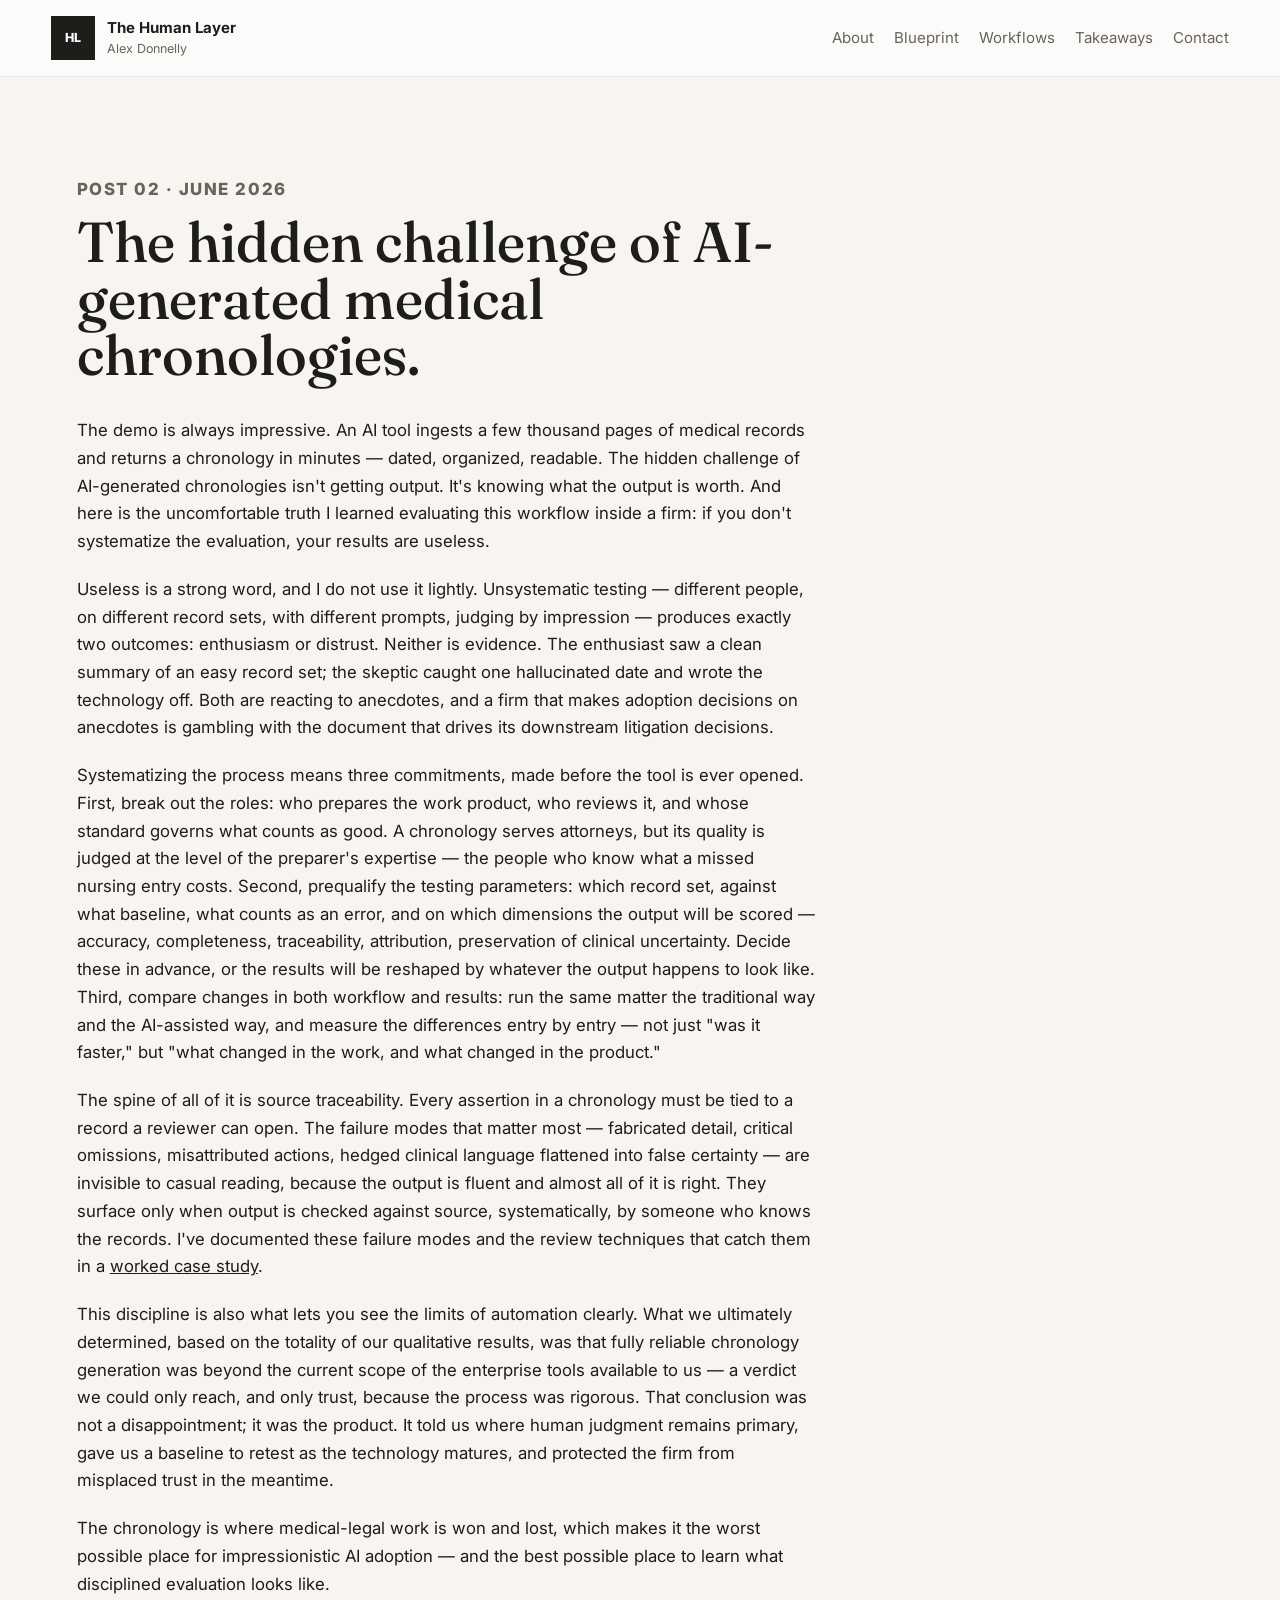
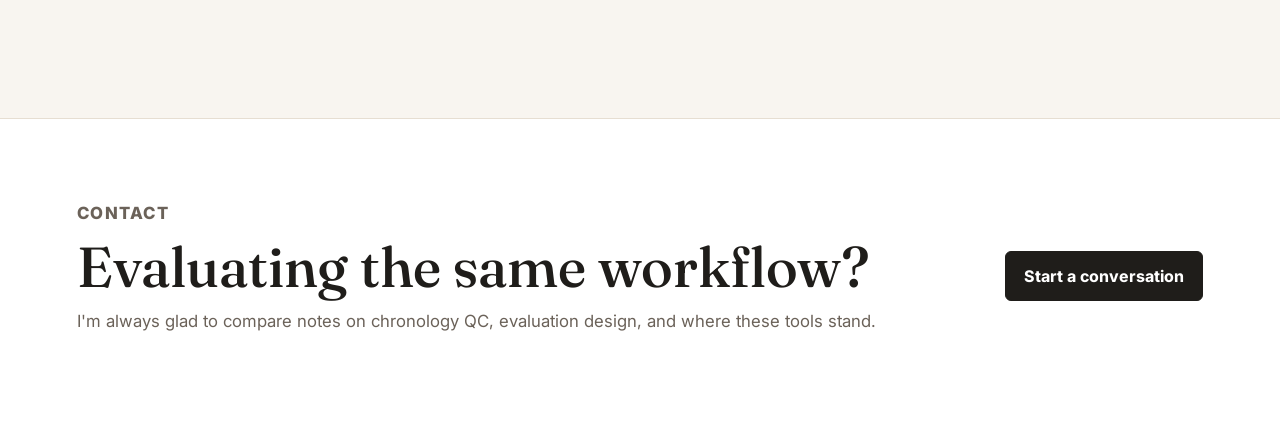
==== chronology-challenge.html @ 1ed0007a "Add files via upload" ====
<!doctype html>
<html lang="en">
  <head>
    <!-- Google tag (gtag.js) -->
    <script async src="https://www.googletagmanager.com/gtag/js?id=G-5SEJFHV82K"></script>
    <script>
      window.dataLayer = window.dataLayer || [];
      function gtag(){dataLayer.push(arguments);}
      gtag('js', new Date());
      gtag('config', 'G-5SEJFHV82K');
    </script>
    <meta charset="utf-8">
    <meta name="viewport" content="width=device-width, initial-scale=1">
    <title>The Hidden Challenge of AI-Generated Medical Chronologies | Alex Donnelly</title>
    <meta
      name="description"
      content="Why unsystematic testing of AI-generated medical chronologies produces useless results — and what disciplined evaluation requires: defined roles, prequalified parameters, and before/after comparison."
    >
    <link rel="icon" href="favicon.svg" type="image/svg+xml">
    <link rel="icon" href="favicon.png" sizes="48x48">
    <link rel="apple-touch-icon" href="apple-touch-icon.png">
    <link rel="preconnect" href="https://fonts.googleapis.com">
    <link rel="preconnect" href="https://fonts.gstatic.com" crossorigin>
    <link href="https://fonts.googleapis.com/css2?family=Fraunces:opsz,wght@9..144,400;9..144,500;9..144,600&family=Inter:wght@400;500;600;700;800&display=swap" rel="stylesheet">
    <link rel="stylesheet" href="styles.css">
  </head>
  <body>
    <header class="site-header">
      <a class="brand" href="index.html" aria-label="The Human Layer home">
        <span class="brand-mark" aria-hidden="true">HL</span>
        <span>
          <strong>The Human Layer</strong>
          <small>Alex Donnelly</small>
        </span>
      </a>

      <nav class="nav" aria-label="Primary navigation">
        <a href="index.html#about">About</a>
        <a href="index.html#blueprint">Blueprint</a>
        <a href="index.html#workflows">Workflows</a>
        <a href="index.html#takeaways">Takeaways</a>
        <a href="index.html#contact">Contact</a>
      </nav>
    </header>

    <main id="top">
      <section class="section">
        <div class="section-heading">
          <p class="eyebrow">Post 02 &middot; June 2026</p>
          <h2>The hidden challenge of AI-generated medical chronologies.</h2>
        </div>

        <div class="post-body">
          <p>
            The demo is always impressive. An AI tool ingests a few thousand pages of medical records
            and returns a chronology in minutes — dated, organized, readable. The hidden challenge of
            AI-generated chronologies isn't getting output. It's knowing what the output is worth. And
            here is the uncomfortable truth I learned evaluating this workflow inside a firm: if you
            don't systematize the evaluation, your results are useless.
          </p>
          <p>
            Useless is a strong word, and I do not use it lightly. Unsystematic testing — different people, on
            different record sets, with different prompts, judging by impression — produces exactly two
            outcomes: enthusiasm or distrust. Neither is evidence. The enthusiast saw a clean summary of
            an easy record set; the skeptic caught one hallucinated date and wrote the technology off.
            Both are reacting to anecdotes, and a firm that makes adoption decisions on anecdotes is
            gambling with the document that drives its downstream litigation decisions.
          </p>
          <p>
            Systematizing the process means three commitments, made before the tool is ever opened.
            First, break out the roles: who prepares the work product, who reviews it, and whose
            standard governs what counts as good. A chronology serves attorneys, but its quality is
            judged at the level of the preparer's expertise — the people who know what a missed nursing
            entry costs. Second, prequalify the testing parameters: which record set, against what
            baseline, what counts as an error, and on which dimensions the output will be scored —
            accuracy, completeness, traceability, attribution, preservation of clinical uncertainty.
            Decide these in advance, or the results will be reshaped by whatever the output happens to
            look like. Third, compare changes in both workflow and results: run the same matter the
            traditional way and the AI-assisted way, and measure the differences entry by entry — not
            just "was it faster," but "what changed in the work, and what changed in the product."
          </p>
          <p>
            The spine of all of it is source traceability. Every assertion in a chronology must be
            tied to a record a reviewer can open. The failure modes that matter most — fabricated
            detail, critical omissions, misattributed actions, hedged clinical language flattened into
            false certainty — are invisible to casual reading, because the output is fluent and almost
            all of it is right. They surface only when output is checked against source,
            systematically, by someone who knows the records. I've documented these failure modes and
            the review techniques that catch them in a
            <a href="evaluation.html">worked case study</a>.
          </p>
          <p>
            This discipline is also what lets you see the limits of automation clearly. What we
            ultimately determined, based on the totality of our qualitative results, was that fully
            reliable chronology generation was beyond the current scope of the enterprise tools
            available to us — a verdict we could only reach, and only trust, because the process was
            rigorous. That conclusion was not a disappointment; it was the product. It told us where
            human judgment remains primary, gave us a baseline to retest as the technology matures, and
            protected the firm from misplaced trust in the meantime.
          </p>
          <p>
            The chronology is where medical-legal work is won and lost, which makes it the worst
            possible place for impressionistic AI adoption — and the best possible place to learn what
            disciplined evaluation looks like.
          </p>
        </div>
      </section>

      <section class="contact-section">
        <div>
          <p class="eyebrow">Contact</p>
          <h2>Evaluating the same workflow?</h2>
          <p>
            I'm always glad to compare notes on chronology QC, evaluation design, and where these tools
            stand.
          </p>
        </div>
        <a class="button primary" href="mailto:a.james.donnelly@gmail.com">Start a conversation</a>
      </section>
    </main>
  </body>
</html>
---- styles.css ----
:root {
  color-scheme: light;
  --ink: #1f1d1a;
  --muted: #6b6259;
  --line: #e6ded2;
  --paper: #f8f5f0;
  --soft: #f0eae0;
  --blue: #8a5a34;
  --green: #5f6b4f;
  --gold: #a36a2e;
  --rust: #9a5638;
  --white: #ffffff;
  --shadow: 0 24px 70px rgba(31, 29, 26, 0.12);
}

* {
  box-sizing: border-box;
}

html {
  scroll-behavior: smooth;
}

body {
  margin: 0;
  background: var(--paper);
  color: var(--ink);
  font-family:
    Inter, ui-sans-serif, system-ui, -apple-system, BlinkMacSystemFont, "Segoe UI", sans-serif;
  line-height: 1.5;
}

a {
  color: inherit;
}

.site-header {
  position: sticky;
  top: 0;
  z-index: 10;
  display: flex;
  align-items: center;
  justify-content: space-between;
  gap: 24px;
  padding: 16px clamp(18px, 4vw, 56px);
  border-bottom: 1px solid rgba(217, 225, 229, 0.75);
  background: rgba(251, 252, 250, 0.91);
  backdrop-filter: blur(16px);
}

.brand {
  display: inline-flex;
  align-items: center;
  gap: 12px;
  min-width: 230px;
  text-decoration: none;
}

.brand-mark {
  display: grid;
  width: 44px;
  height: 44px;
  place-items: center;
  border: 1px solid var(--ink);
  background: var(--ink);
  color: var(--white);
  font-size: 0.78rem;
  font-weight: 800;
}

.brand strong,
.brand small {
  display: block;
}

.brand strong {
  font-size: 0.94rem;
}

.brand small {
  color: var(--muted);
  font-size: 0.78rem;
}

.nav {
  display: flex;
  flex-wrap: wrap;
  justify-content: flex-end;
  gap: 8px 20px;
  color: var(--muted);
  font-size: 0.94rem;
}

.nav a {
  text-decoration: none;
}

.nav a:hover {
  color: var(--ink);
}

.hero {
  display: grid;
  grid-template-columns: minmax(0, 1.25fr) minmax(300px, 0.7fr);
  gap: clamp(28px, 5vw, 64px);
  align-items: center;
  min-height: calc(84svh - 78px);
  padding: clamp(30px, 4vw, 52px) clamp(18px, 6vw, 80px) clamp(22px, 3vw, 38px);
  border-bottom: 1px solid var(--line);
}

.eyebrow {
  margin: 0 0 12px;
  color: var(--rust);
  font-size: 0.78rem;
  font-weight: 800;
  letter-spacing: 0.09em;
  text-transform: uppercase;
}

h1,
h2,
h3,
h4,
p {
  margin-top: 0;
}

h1 {
  max-width: 910px;
  margin-bottom: 18px;
  font-family: "Fraunces", Georgia, "Times New Roman", serif;
  font-size: clamp(2.7rem, 4vw, 4.35rem);
  font-weight: 500;
  letter-spacing: 0;
  line-height: 1;
}

.lede {
  max-width: 760px;
  color: var(--muted);
  font-size: clamp(1.04rem, 1.55vw, 1.22rem);
}

.hero-actions {
  display: flex;
  flex-wrap: wrap;
  gap: 12px;
  margin-top: 26px;
}

.button {
  display: inline-flex;
  align-items: center;
  justify-content: center;
  min-height: 44px;
  padding: 12px 18px;
  border: 1px solid var(--ink);
  border-radius: 6px;
  font-weight: 750;
  text-decoration: none;
}

.button.primary {
  background: var(--ink);
  color: var(--white);
}

.button.secondary {
  background: transparent;
}

.systems-panel {
  border: 1px solid var(--line);
  border-radius: 8px;
  background:
    linear-gradient(135deg, rgba(31, 29, 26, 0.06), transparent 34%),
    linear-gradient(315deg, rgba(154, 86, 56, 0.10), transparent 40%),
    var(--white);
  box-shadow: var(--shadow);
  overflow: hidden;
}

.panel-head,
.legend {
  display: flex;
  align-items: center;
  justify-content: space-between;
  gap: 16px;
  padding: 16px;
  color: var(--muted);
  font-size: 0.84rem;
}

.panel-head {
  border-bottom: 1px solid var(--line);
}

.status-dot {
  color: var(--green);
  font-weight: 800;
}

.workflow-grid {
  display: grid;
  grid-template-columns: repeat(2, minmax(0, 1fr));
  gap: 12px;
  padding: 18px;
}

.workflow-node {
  position: relative;
  display: grid;
  min-height: 76px;
  place-items: center;
  border: 1px solid var(--line);
  border-radius: 8px;
  background: rgba(255, 255, 255, 0.82);
  font-weight: 800;
}

.workflow-node::after {
  content: "";
  position: absolute;
  right: -7px;
  bottom: -7px;
  width: 18px;
  height: 18px;
  border-radius: 50%;
  background: var(--blue);
}

.workflow-node.human::after {
  background: var(--gold);
}

.legend {
  border-top: 1px solid var(--line);
}

.legend span {
  display: inline-flex;
  align-items: center;
  gap: 8px;
}

.legend i {
  width: 10px;
  height: 10px;
  border-radius: 50%;
}

.human-key {
  background: var(--gold);
}

.ai-key {
  background: var(--blue);
}

.thesis-band {
  padding: 28px clamp(18px, 6vw, 80px);
  background: var(--ink);
  color: var(--white);
}

.thesis-band p {
  max-width: 1180px;
  margin: 0 auto;
  font-family: "Fraunces", Georgia, "Times New Roman", serif;
  font-size: clamp(1.35rem, 2.6vw, 2.35rem);
  line-height: 1.18;
}

.section {
  padding: clamp(58px, 8vw, 100px) clamp(18px, 6vw, 80px);
}

.section.muted {
  background: var(--soft);
  border-block: 1px solid var(--line);
}

.section-heading {
  max-width: 820px;
  margin-bottom: 34px;
}

.section-heading h2,
.contact-section h2 {
  margin-bottom: 14px;
  font-family: "Fraunces", Georgia, "Times New Roman", serif;
  font-size: clamp(2rem, 4.4vw, 4.2rem);
  font-weight: 500;
  line-height: 1;
}

.section-heading p,
.contact-section p {
  color: var(--muted);
  font-size: 1.05rem;
}

.blueprint-layout {
  display: grid;
  grid-template-columns: minmax(280px, 0.72fr) minmax(0, 1.28fr);
  gap: 18px;
}

.blueprint-stage,
.project-card,
.project-preview,
.writing-list article {
  border: 1px solid var(--line);
  border-radius: 8px;
  background: var(--white);
}

.blueprint-stage {
  padding: 22px;
}

.blueprint-stage.emphasized {
  background: #f8faf7;
}

.stage-header {
  margin-bottom: 22px;
}

.stage-header h3 {
  margin-bottom: 4px;
  font-size: 1.24rem;
}

.stage-header p {
  color: var(--muted);
}

.timeline {
  display: grid;
  gap: 12px;
  margin: 0;
  padding: 0;
  list-style: none;
  counter-reset: workflow;
}

.timeline li {
  counter-increment: workflow;
  display: grid;
  grid-template-columns: 34px 1fr;
  gap: 10px;
  align-items: center;
  color: var(--muted);
}

.timeline li::before {
  content: counter(workflow, decimal-leading-zero);
  display: grid;
  width: 34px;
  height: 34px;
  place-items: center;
  border: 1px solid var(--line);
  border-radius: 50%;
  color: var(--ink);
  font-size: 0.72rem;
  font-weight: 850;
}

.enablement-cards,
.project-grid,
.writing-list {
  display: grid;
  grid-template-columns: repeat(2, minmax(0, 1fr));
  gap: 14px;
}

.enablement-cards article {
  min-height: 170px;
  padding: 18px;
  border: 1px solid var(--line);
  border-radius: 8px;
  background: var(--white);
}

.enablement-cards span,
.writing-list span {
  color: var(--rust);
  font-size: 0.76rem;
  font-weight: 850;
}

.enablement-cards h4,
.writing-list h3,
.project-card h3 {
  margin: 8px 0 8px;
  line-height: 1.16;
}

.enablement-cards p,
.writing-list p,
.project-card p,
.project-preview p {
  color: var(--muted);
}

.project-grid {
  grid-template-columns: repeat(3, minmax(0, 1fr));
}

.project-card {
  display: flex;
  min-height: 250px;
  flex-direction: column;
  padding: 22px;
}

.text-button {
  align-self: flex-start;
  margin-top: auto;
  padding: 0;
  border: 0;
  background: none;
  color: var(--blue);
  cursor: pointer;
  font: inherit;
  font-weight: 850;
}

.text-button:hover {
  text-decoration: underline;
}

.project-preview {
  margin-top: 16px;
  padding: 22px;
}

.project-preview strong {
  display: block;
  margin-bottom: 8px;
}

.writing-list article {
  padding: 22px;
}

.writing-list {
  grid-template-columns: repeat(2, minmax(0, 1fr));
}

.contact-section {
  display: grid;
  grid-template-columns: minmax(0, 1fr) auto;
  gap: 24px;
  align-items: center;
  padding: clamp(48px, 7vw, 82px) clamp(18px, 6vw, 80px);
  background: var(--white);
  border-top: 1px solid var(--line);
}

.contact-section > div {
  max-width: 850px;
}

@media (max-width: 920px) {
  .site-header,
  .contact-section {
    align-items: flex-start;
    flex-direction: column;
  }

  .hero,
  .blueprint-layout,
  .project-grid,
  .writing-list {
    grid-template-columns: 1fr;
  }

  .hero {
    min-height: auto;
  }

  .contact-section {
    display: flex;
  }
}

@media (max-width: 620px) {
  .site-header {
    position: static;
  }

  .brand {
    min-width: 0;
  }

  .nav {
    justify-content: flex-start;
  }

  .enablement-cards {
    grid-template-columns: 1fr;
  }

  .systems-panel {
    display: none;
  }

  .hero {
    padding-top: 32px;
    padding-bottom: 28px;
  }

  h1 {
    font-size: clamp(2.35rem, 11vw, 3rem);
    line-height: 1.03;
  }

  .panel-head,
  .legend {
    align-items: flex-start;
    flex-direction: column;
  }
}

.about-layout {
  display: grid;
  grid-template-columns: 280px 1fr;
  gap: 2.5rem;
  align-items: start;
}

.about-photo {
  width: 100%;
  height: auto;
  border-radius: 14px;
  box-shadow: var(--shadow);
  border: 1px solid var(--line);
}

.about-copy {
  margin: 0;
}

@media (max-width: 920px) {
  .about-layout {
    grid-template-columns: 1fr;
  }

  .about-photo {
    max-width: 240px;
  }
}

/* ===== Evaluation case study ===== */
.records-list,
.findings-list {
  display: grid;
  gap: 14px;
  max-width: 880px;
}

.record {
  padding: 16px 20px;
  border: 1px solid var(--line);
  border-radius: 8px;
  background: var(--white);
}

.record header {
  display: flex;
  align-items: baseline;
  gap: 10px;
  margin-bottom: 6px;
  color: var(--muted);
  font-size: 0.85rem;
  font-weight: 700;
}

.record-id {
  display: inline-grid;
  min-width: 34px;
  padding: 2px 6px;
  place-items: center;
  border-radius: 6px;
  background: var(--ink);
  color: var(--white);
  font-size: 0.74rem;
  font-weight: 850;
}

.record p {
  margin: 0;
  font-family: "Fraunces", Georgia, "Times New Roman", serif;
  font-size: 0.98rem;
}

.ai-chronology {
  display: grid;
  gap: 12px;
  max-width: 880px;
  margin: 0;
  padding: 0;
  list-style: none;
}

.ai-chronology li {
  position: relative;
  padding: 14px 18px;
  border: 1px solid var(--rust);
  border-left-width: 5px;
  border-radius: 8px;
  background: #fdf6f3;
}

.ai-chronology li.ok {
  border-color: var(--line);
  border-left-color: var(--green);
  background: var(--white);
}

.chrono-date {
  color: var(--muted);
  font-size: 0.8rem;
  font-weight: 850;
  letter-spacing: 0.04em;
  text-transform: uppercase;
}

.ai-chronology .flag {
  position: absolute;
  top: 12px;
  right: 14px;
  color: var(--rust);
  font-size: 0.8rem;
  font-weight: 850;
}

.ai-chronology p {
  margin: 6px 0 0;
}

.finding {
  padding: 20px 22px;
  border: 1px solid var(--line);
  border-radius: 8px;
  background: var(--white);
}

.finding h3 {
  display: flex;
  align-items: center;
  gap: 10px;
  margin-bottom: 10px;
}

.finding h3 span {
  display: inline-grid;
  min-width: 36px;
  padding: 3px 8px;
  place-items: center;
  border-radius: 6px;
  background: var(--rust);
  color: var(--white);
  font-size: 0.78rem;
  font-weight: 850;
}

.finding .vs {
  padding: 10px 14px;
  border-left: 3px solid var(--line);
  background: var(--soft);
  border-radius: 0 6px 6px 0;
  font-size: 0.95rem;
}

.finding .catch {
  margin-bottom: 0;
  color: var(--blue);
}

.rubric {
  width: 100%;
  max-width: 880px;
  border-collapse: collapse;
  background: var(--white);
}

.rubric th,
.rubric td {
  padding: 12px 14px;
  border: 1px solid var(--line);
  text-align: left;
}

.rubric th {
  background: var(--soft);
  font-size: 0.85rem;
  letter-spacing: 0.04em;
  text-transform: uppercase;
}

.rubric td:last-child {
  font-weight: 850;
  white-space: nowrap;
}

a.text-button {
  text-decoration: none;
}

a.text-button:hover {
  text-decoration: underline;
}

.post-body {
  max-width: 740px;
}

.post-body p {
  margin-bottom: 1.2em;
  font-size: 1.05rem;
  line-height: 1.65;
}

.writing-list h3 a {
  text-decoration: none;
}

.writing-list h3 a:hover {
  text-decoration: underline;
}

/* Hero stack diagram: The Human Layer */
.stack {
  display: grid;
  gap: 6px;
  padding: 22px;
}

.stack-layer {
  display: grid;
  gap: 2px;
  padding: 16px 18px;
  border: 1px solid var(--line);
  border-radius: 8px;
  background: rgba(255, 255, 255, 0.85);
  text-align: center;
}

.stack-layer strong {
  font-size: 1.02rem;
}

.stack-layer span {
  color: var(--muted);
  font-size: 0.82rem;
}

.stack-layer.human-layer {
  border-color: var(--ink);
  background: var(--ink);
  box-shadow: var(--shadow);
}

.stack-layer.human-layer strong {
  color: var(--white);
  font-family: "Fraunces", Georgia, "Times New Roman", serif;
  font-size: 1.18rem;
  font-weight: 500;
}

.stack-layer.human-layer span {
  color: rgba(251, 252, 250, 0.75);
}

.stack-flow {
  color: var(--gold);
  font-size: 0.6rem;
  letter-spacing: 0.4em;
  text-align: center;
}

.project-grid.single {
  grid-template-columns: 1fr;
  max-width: 780px;
}

.project-grid.single .project-card {
  min-height: 0;
  gap: 6px;
}

.blueprint-cta {
  max-width: 780px;
}

.blueprint-cta a {
  color: var(--blue);
  font-weight: 750;
}

/* Workflow inventory table: balance column widths */
.rubric.inventory {
  table-layout: fixed;
}

.rubric.inventory th:nth-child(1) { width: 16%; }
.rubric.inventory th:nth-child(2) { width: 32%; }
.rubric.inventory th:nth-child(3) { width: 27%; }
.rubric.inventory th:nth-child(4) { width: 25%; }

.rubric.inventory td:last-child {
  font-weight: 400;
  white-space: normal;
}
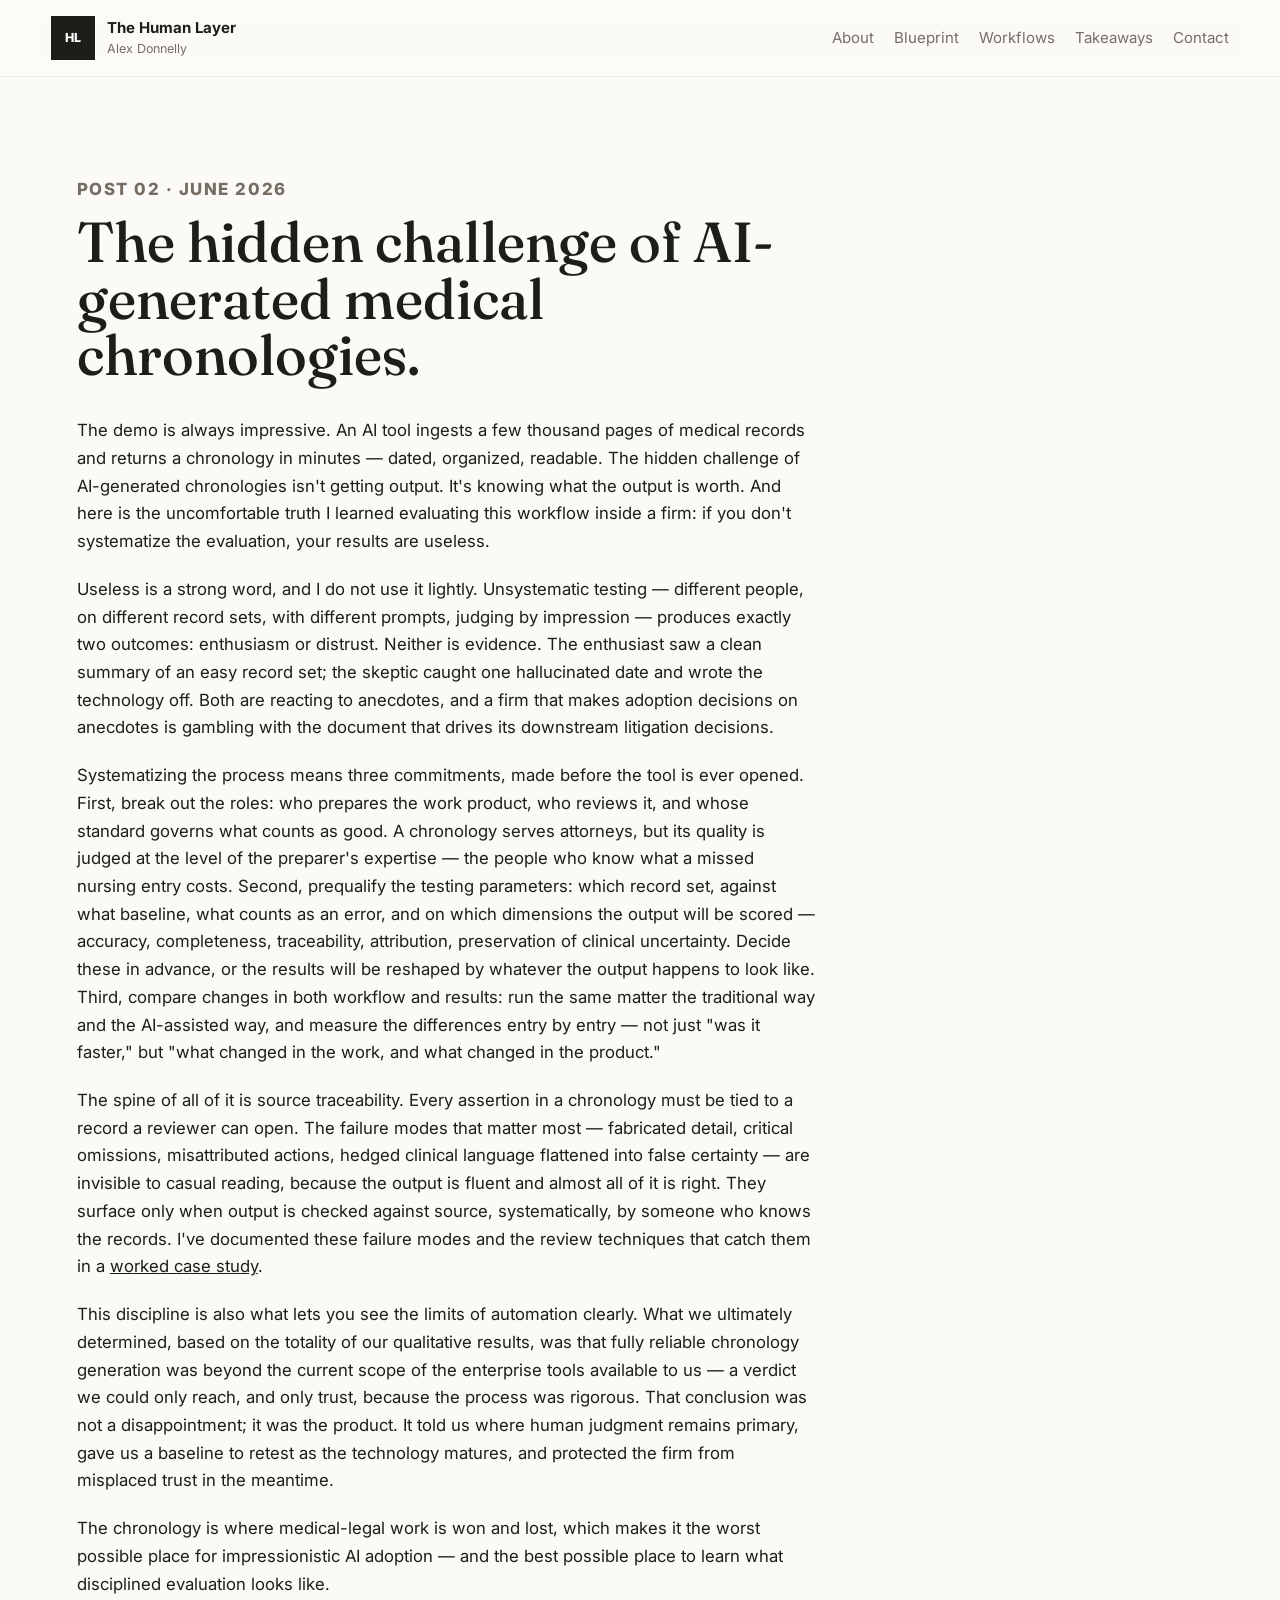
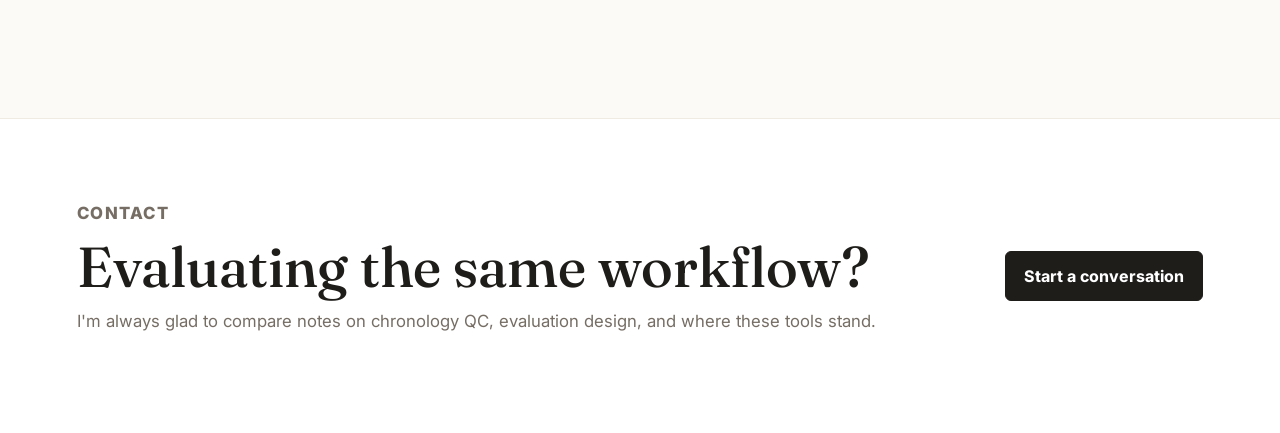
==== commit fe24819b: "Add files via upload" ====
--- a/chronology-challenge.html
+++ b/chronology-challenge.html
@@ -22,7 +22,7 @@
     <link rel="preconnect" href="https://fonts.googleapis.com">
     <link rel="preconnect" href="https://fonts.gstatic.com" crossorigin>
     <link href="https://fonts.googleapis.com/css2?family=Fraunces:opsz,wght@9..144,400;9..144,500;9..144,600&family=Inter:wght@400;500;600;700;800&display=swap" rel="stylesheet">
-    <link rel="stylesheet" href="styles.css">
+    <link rel="stylesheet" href="styles.css?v=4">
   </head>
   <body>
     <header class="site-header">
--- a/styles.css
+++ b/styles.css
@@ -1,16 +1,16 @@
 :root {
   color-scheme: light;
   --ink: #1f1d1a;
-  --muted: #6b6259;
-  --line: #e6ded2;
-  --paper: #f8f5f0;
-  --soft: #f0eae0;
+  --muted: #766e65;
+  --line: #efeae2;
+  --paper: #fbfaf7;
+  --soft: #f5f2ec;
   --blue: #8a5a34;
   --green: #5f6b4f;
   --gold: #a36a2e;
   --rust: #9a5638;
   --white: #ffffff;
-  --shadow: 0 24px 70px rgba(31, 29, 26, 0.12);
+  --shadow: 0 16px 44px rgba(31, 29, 26, 0.07);
 }
 
 * {
@@ -43,8 +43,8 @@
   justify-content: space-between;
   gap: 24px;
   padding: 16px clamp(18px, 4vw, 56px);
-  border-bottom: 1px solid rgba(217, 225, 229, 0.75);
-  background: rgba(251, 252, 250, 0.91);
+  border-bottom: 1px solid var(--line);
+  background: rgba(251, 250, 247, 0.82);
   backdrop-filter: blur(16px);
 }
 
@@ -339,6 +339,7 @@
 
 .timeline {
   display: grid;
+  grid-template-columns: minmax(0, 1fr);
   gap: 12px;
   margin: 0;
   padding: 0;
@@ -349,9 +350,9 @@
 .timeline li {
   counter-increment: workflow;
   display: grid;
-  grid-template-columns: 34px 1fr;
+  grid-template-columns: 34px minmax(0, 1fr);
   gap: 10px;
-  align-items: center;
+  align-items: start;
   color: var(--muted);
 }
 
@@ -816,3 +817,89 @@
   font-weight: 400;
   white-space: normal;
 }
+
+/* Triage job-aid table: balanced 3-column layout */
+.rubric.triage {
+  table-layout: fixed;
+}
+
+.rubric.triage th,
+.rubric.triage td {
+  vertical-align: top;
+  word-wrap: break-word;
+  overflow-wrap: break-word;
+}
+
+.rubric.triage th:nth-child(1) { width: 32%; }
+.rubric.triage th:nth-child(2) { width: 30%; }
+.rubric.triage th:nth-child(3) { width: 38%; }
+
+.rubric.triage td:last-child {
+  font-weight: 400;
+  white-space: normal;
+}
+
+/* Product-update format-map table: balanced 4-column layout */
+.rubric.formats {
+  table-layout: fixed;
+}
+
+.rubric.formats th,
+.rubric.formats td {
+  vertical-align: top;
+  word-wrap: break-word;
+  overflow-wrap: break-word;
+}
+
+.rubric.formats th:nth-child(1) { width: 18%; }
+.rubric.formats th:nth-child(2) { width: 18%; }
+.rubric.formats th:nth-child(3) { width: 20%; }
+.rubric.formats th:nth-child(4) { width: 44%; }
+
+.rubric.formats td:last-child {
+  font-weight: 400;
+  white-space: normal;
+}
+
+/* Subtle hovers & dividers (restrained, Harvey-style) */
+.project-card,
+.writing-list article,
+.enablement-cards article,
+.blueprint-stage,
+.finding,
+.record,
+.systems-panel {
+  transition: border-color 0.22s ease, box-shadow 0.22s ease, transform 0.22s ease;
+}
+
+.project-card:hover,
+.writing-list article:hover,
+.enablement-cards article:hover,
+.finding:hover {
+  border-color: #e0d8cb;
+  box-shadow: 0 10px 30px rgba(31, 29, 26, 0.05);
+}
+
+.nav a {
+  transition: color 0.18s ease;
+}
+
+.text-button {
+  transition: color 0.18s ease;
+}
+
+/* Two-column meta table (label / value) */
+.rubric.meta {
+  table-layout: fixed;
+}
+
+.rubric.meta td {
+  vertical-align: top;
+}
+
+.rubric.meta td:nth-child(1) { width: 22%; }
+
+.rubric.meta td:last-child {
+  font-weight: 400;
+  white-space: normal;
+}
